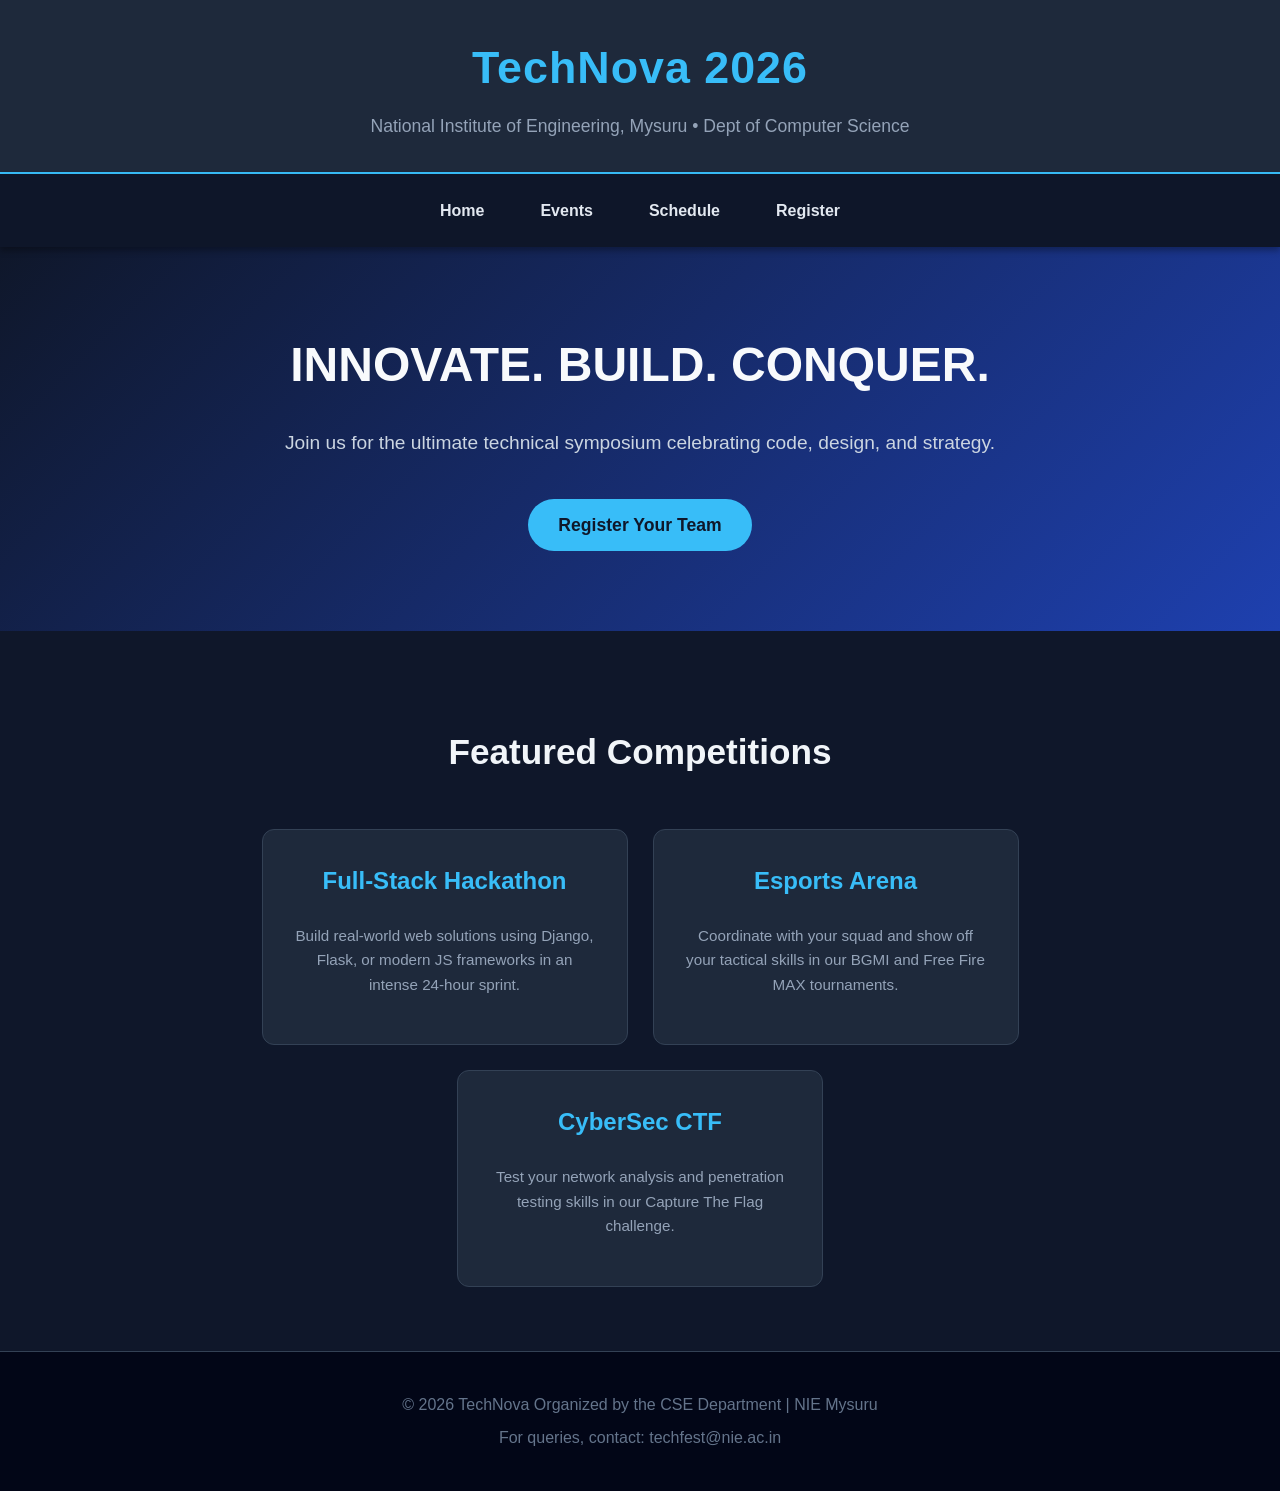
==== Tech.html @ a1d12695 "initial commit" ====
<!DOCTYPE html>
<html lang="en">
<head>
    <meta charset="UTF-8">
    <meta name="viewport" content="width=device-width, initial-scale=1.0">
    <title>TechNova 2026 | Tech Symposium</title>
    <style>
        /* General Reset and Base Styles */
        body {
            font-family: 'Segoe UI', Tahoma, Geneva, Verdana, sans-serif;
            margin: 0;
            padding: 0;
            background-color: #0f172a; /* Dark tech background */
            color: #f8fafc;
            line-height: 1.6;
        }

        /* Header Styles */
        header {
            background: #1e293b;
            padding: 2rem 1rem;
            text-align: center;
            border-bottom: 2px solid #38bdf8;
        }
        
        header h1 {
            margin: 0;
            color: #38bdf8;
            font-size: 2.8rem;
            letter-spacing: 1px;
        }
        
        header p {
            margin: 0.5rem 0 0 0;
            color: #94a3b8;
            font-size: 1.1rem;
        }

        /* Navigation Bar */
        nav {
            display: flex;
            justify-content: center;
            gap: 1.5rem;
            padding: 1rem;
            background: rgba(15, 23, 42, 0.95);
            position: sticky;
            top: 0;
            z-index: 100;
            box-shadow: 0 4px 6px rgba(0, 0, 0, 0.3);
        }
        
        nav a {
            color: #e2e8f0;
            text-decoration: none;
            font-weight: 600;
            padding: 0.5rem 1rem;
            border-radius: 5px;
            transition: all 0.3s ease;
        }
        
        nav a:hover {
            background: #38bdf8;
            color: #0f172a;
        }

        /* Hero Section */
        .hero {
            text-align: center;
            padding: 5rem 2rem;
            background: linear-gradient(135deg, #0f172a 0%, #1e40af 100%);
        }
        
        .hero h2 {
            font-size: 3rem;
            margin: 0;
            text-transform: uppercase;
        }
        
        .hero p {
            font-size: 1.2rem;
            margin: 1.5rem 0 2.5rem;
            color: #cbd5e1;
        }
        
        .btn {
            background: #38bdf8;
            color: #0f172a;
            padding: 12px 30px;
            text-decoration: none;
            font-size: 1.1rem;
            font-weight: bold;
            border-radius: 30px;
            transition: transform 0.2s, box-shadow 0.2s;
            display: inline-block;
        }
        
        .btn:hover {
            transform: translateY(-2px);
            box-shadow: 0 4px 15px rgba(56, 189, 248, 0.4);
        }

        /* Main Content & Event Cards */
        .container {
            max-width: 1100px;
            margin: 0 auto;
            padding: 4rem 2rem;
        }
        
        .section-title {
            text-align: center;
            margin-bottom: 3rem;
            font-size: 2.2rem;
            color: #f1f5f9;
        }
        
        .events {
            display: flex;
            gap: 25px;
            flex-wrap: wrap;
            justify-content: center;
        }
        
        .event-card {
            background: #1e293b;
            padding: 2rem;
            border-radius: 12px;
            width: 300px;
            text-align: center;
            border: 1px solid #334155;
            transition: transform 0.3s;
        }
        
        .event-card:hover {
            transform: translateY(-5px);
            border-color: #38bdf8;
        }
        
        .event-card h3 {
            color: #38bdf8;
            margin-top: 0;
            font-size: 1.5rem;
        }
        
        .event-card p {
            color: #94a3b8;
            font-size: 0.95rem;
        }

        /* Footer */
        footer {
            text-align: center;
            padding: 2rem;
            background: #020617;
            border-top: 1px solid #334155;
            color: #64748b;
        }
        
        footer p {
            margin: 0.5rem 0;
        }

        /* Responsive Design */
        @media (max-width: 768px) {
            .hero h2 { font-size: 2.2rem; }
            nav { flex-wrap: wrap; gap: 0.5rem; }
        }
    </style>
</head>
<body>

    <!-- Header Section -->
    <header id="home">
        <h1>TechNova 2026</h1>
        <p>National Institute of Engineering, Mysuru • Dept of Computer Science</p>
    </header>

    <!-- Sticky Navigation -->
    <nav>
        <a href="#home">Home</a>
        <a href="#events">Events</a>
        <a href="#schedule">Schedule</a>
        <a href="#register">Register</a>
    </nav>

    <!-- Hero/Landing Section -->
    <section class="hero">
        <h2>Innovate. Build. Conquer.</h2>
        <p>Join us for the ultimate technical symposium celebrating code, design, and strategy.</p>
        <a href="#register" class="btn">Register Your Team</a>
    </section>

    <!-- Events Section -->
    <div class="container" id="events">
        <h2 class="section-title">Featured Competitions</h2>
        <div class="events">
            
            <!-- Event 1 -->
            <div class="event-card">
                <h3>Full-Stack Hackathon</h3>
                <p>Build real-world web solutions using Django, Flask, or modern JS frameworks in an intense 24-hour sprint.</p>
            </div>
            
            <!-- Event 2 -->
            <div class="event-card">
                <h3>Esports Arena</h3>
                <p>Coordinate with your squad and show off your tactical skills in our BGMI and Free Fire MAX tournaments.</p>
            </div>
            
            <!-- Event 3 -->
            <div class="event-card">
                <h3>CyberSec CTF</h3>
                <p>Test your network analysis and penetration testing skills in our Capture The Flag challenge.</p>
            </div>

        </div>
    </div>

    <!-- Footer Section -->
    <footer id="register">
        <p>&copy; 2026 TechNova Organized by the CSE Department | NIE Mysuru</p>
        <p>For queries, contact: techfest@nie.ac.in</p>
    </footer>

</body>
</html>
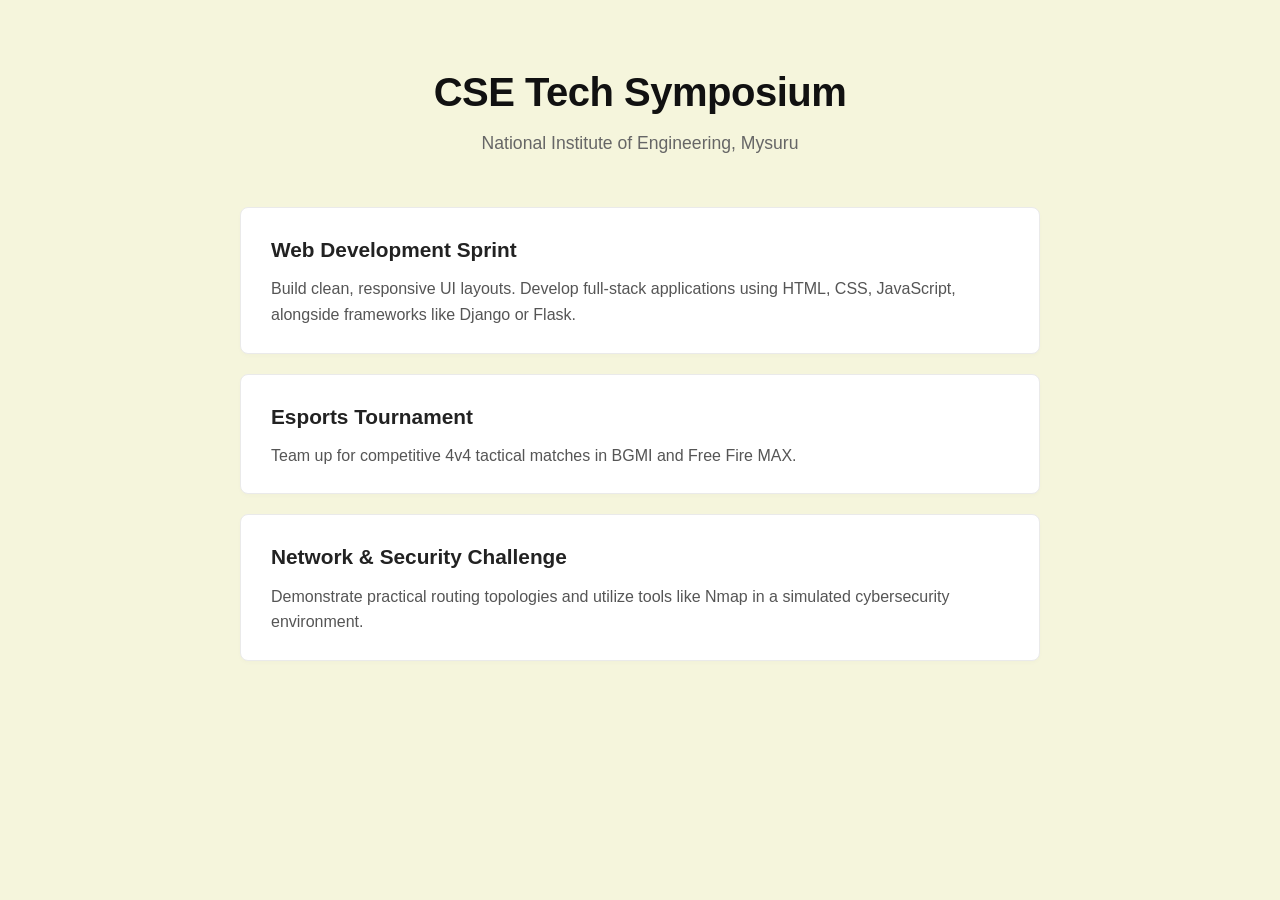
==== commit 7c9e19b5: "Last Commit" ====
--- a/Tech.html
+++ b/Tech.html
@@ -3,223 +3,107 @@
 <head>
     <meta charset="UTF-8">
     <meta name="viewport" content="width=device-width, initial-scale=1.0">
-    <title>TechNova 2026 | Tech Symposium</title>
+    <title>Tech Symposium 2026</title>
     <style>
-        /* General Reset and Base Styles */
+        /* Minimalist Base Styles */
         body {
-            font-family: 'Segoe UI', Tahoma, Geneva, Verdana, sans-serif;
+            font-family: -apple-system, BlinkMacSystemFont, "Segoe UI", Roboto, Helvetica, Arial, sans-serif;
+            color: #333;
+            background-color:beige;
+            line-height: 1.6;
             margin: 0;
             padding: 0;
-            background-color: #0f172a; /* Dark tech background */
-            color: #f8fafc;
-            line-height: 1.6;
         }
 
-        /* Header Styles */
-        header {
-            background: #1e293b;
-            padding: 2rem 1rem;
-            text-align: center;
-            border-bottom: 2px solid #38bdf8;
-        }
-        
-        header h1 {
-            margin: 0;
-            color: #38bdf8;
-            font-size: 2.8rem;
-            letter-spacing: 1px;
-        }
-        
-        header p {
-            margin: 0.5rem 0 0 0;
-            color: #94a3b8;
-            font-size: 1.1rem;
+        /* Centered Container */
+        .container {
+            max-width: 800px;
+            margin: 60px auto;
+            padding: 0 20px;
         }
 
-        /* Navigation Bar */
-        nav {
-            display: flex;
-            justify-content: center;
-            gap: 1.5rem;
-            padding: 1rem;
-            background: rgba(15, 23, 42, 0.95);
-            position: sticky;
-            top: 0;
-            z-index: 100;
-            box-shadow: 0 4px 6px rgba(0, 0, 0, 0.3);
-        }
-        
-        nav a {
-            color: #e2e8f0;
-            text-decoration: none;
-            font-weight: 600;
-            padding: 0.5rem 1rem;
-            border-radius: 5px;
-            transition: all 0.3s ease;
-        }
-        
-        nav a:hover {
-            background: #38bdf8;
-            color: #0f172a;
+        /* Header */
+        header {
+            text-align: center;
+            margin-bottom: 50px;
         }
 
-        /* Hero Section */
-        .hero {
-            text-align: center;
-            padding: 5rem 2rem;
-            background: linear-gradient(135deg, #0f172a 0%, #1e40af 100%);
-        }
-        
-        .hero h2 {
-            font-size: 3rem;
-            margin: 0;
-            text-transform: uppercase;
-        }
-        
-        .hero p {
-            font-size: 1.2rem;
-            margin: 1.5rem 0 2.5rem;
-            color: #cbd5e1;
-        }
-        
-        .btn {
-            background: #38bdf8;
-            color: #0f172a;
-            padding: 12px 30px;
-            text-decoration: none;
-            font-size: 1.1rem;
-            font-weight: bold;
-            border-radius: 30px;
-            transition: transform 0.2s, box-shadow 0.2s;
-            display: inline-block;
-        }
-        
-        .btn:hover {
-            transform: translateY(-2px);
-            box-shadow: 0 4px 15px rgba(56, 189, 248, 0.4);
+        h1 {
+            font-size: 2.5rem;
+            margin-bottom: 5px;
+            color: #111;
+            letter-spacing: -0.5px;
         }
 
-        /* Main Content & Event Cards */
-        .container {
-            max-width: 1100px;
-            margin: 0 auto;
-            padding: 4rem 2rem;
-        }
-        
-        .section-title {
-            text-align: center;
-            margin-bottom: 3rem;
-            font-size: 2.2rem;
-            color: #f1f5f9;
-        }
-        
-        .events {
-            display: flex;
-            gap: 25px;
-            flex-wrap: wrap;
-            justify-content: center;
-        }
-        
-        .event-card {
-            background: #1e293b;
-            padding: 2rem;
-            border-radius: 12px;
-            width: 300px;
-            text-align: center;
-            border: 1px solid #334155;
-            transition: transform 0.3s;
-        }
-        
-        .event-card:hover {
-            transform: translateY(-5px);
-            border-color: #38bdf8;
-        }
-        
-        .event-card h3 {
-            color: #38bdf8;
+        .subtitle {
+            color: #666;
+            font-size: 1.1rem;
             margin-top: 0;
-            font-size: 1.5rem;
-        }
-        
-        .event-card p {
-            color: #94a3b8;
-            font-size: 0.95rem;
         }
 
-        /* Footer */
+        /* Simple Grid for Events */
+        .event-list {
+            display: grid;
+            gap: 20px;
+        }
+
+        /* Clean Event Cards */
+        .event-item {
+            background: #ffffff;
+            padding: 25px 30px;
+            border: 1px solid #eaeaea;
+            border-radius: 8px;
+            box-shadow: 0 2px 4px rgba(0,0,0,0.02);
+        }
+
+        .event-item h2 {
+            margin-top: 0;
+            font-size: 1.3rem;
+            color: #222;
+            margin-bottom: 10px;
+        }
+
+        .event-item p {
+            margin: 0;
+            color: #555;
+            font-size: 1rem;
+        }
+
+        /* Minimal Footer */
         footer {
             text-align: center;
-            padding: 2rem;
-            background: #020617;
-            border-top: 1px solid #334155;
-            color: #64748b;
-        }
-        
-        footer p {
-            margin: 0.5rem 0;
-        }
-
-        /* Responsive Design */
-        @media (max-width: 768px) {
-            .hero h2 { font-size: 2.2rem; }
-            nav { flex-wrap: wrap; gap: 0.5rem; }
+            margin-top: 60px;
+            padding-top: 20px;
+            border-top: 1px solid #eaeaea;
+            color: #888;
+            font-size: 0.9rem;
         }
     </style>
 </head>
 <body>
+    <div class="container">
+        <header>
+            <h1>CSE Tech Symposium</h1>
+            <p class="subtitle">National Institute of Engineering, Mysuru</p>
+        </header>
 
-    <!-- Header Section -->
-    <header id="home">
-        <h1>TechNova 2026</h1>
-        <p>National Institute of Engineering, Mysuru • Dept of Computer Science</p>
-    </header>
-
-    <!-- Sticky Navigation -->
-    <nav>
-        <a href="#home">Home</a>
-        <a href="#events">Events</a>
-        <a href="#schedule">Schedule</a>
-        <a href="#register">Register</a>
-    </nav>
-
-    <!-- Hero/Landing Section -->
-    <section class="hero">
-        <h2>Innovate. Build. Conquer.</h2>
-        <p>Join us for the ultimate technical symposium celebrating code, design, and strategy.</p>
-        <a href="#register" class="btn">Register Your Team</a>
-    </section>
-
-    <!-- Events Section -->
-    <div class="container" id="events">
-        <h2 class="section-title">Featured Competitions</h2>
-        <div class="events">
-            
-            <!-- Event 1 -->
-            <div class="event-card">
-                <h3>Full-Stack Hackathon</h3>
-                <p>Build real-world web solutions using Django, Flask, or modern JS frameworks in an intense 24-hour sprint.</p>
+        <div class="event-list">
+            <div class="event-item">
+                <h2>Web Development Sprint</h2>
+                <p>Build clean, responsive UI layouts. Develop full-stack applications using HTML, CSS, JavaScript, alongside frameworks like Django or Flask.</p>
             </div>
             
-            <!-- Event 2 -->
-            <div class="event-card">
-                <h3>Esports Arena</h3>
-                <p>Coordinate with your squad and show off your tactical skills in our BGMI and Free Fire MAX tournaments.</p>
-            </div>
-            
-            <!-- Event 3 -->
-            <div class="event-card">
-                <h3>CyberSec CTF</h3>
-                <p>Test your network analysis and penetration testing skills in our Capture The Flag challenge.</p>
+            <div class="event-item">
+                <h2>Esports Tournament</h2>
+                <p>Team up for competitive 4v4 tactical matches in BGMI and Free Fire MAX.</p>
             </div>
 
+            <div class="event-item">
+                <h2>Network & Security Challenge</h2>
+                <p>Demonstrate practical routing topologies and utilize tools like Nmap in a simulated cybersecurity environment.</p>
+            </div>
         </div>
+
     </div>
-
-    <!-- Footer Section -->
-    <footer id="register">
-        <p>&copy; 2026 TechNova Organized by the CSE Department | NIE Mysuru</p>
-        <p>For queries, contact: techfest@nie.ac.in</p>
-    </footer>
-
 </body>
-</html>+</html>
